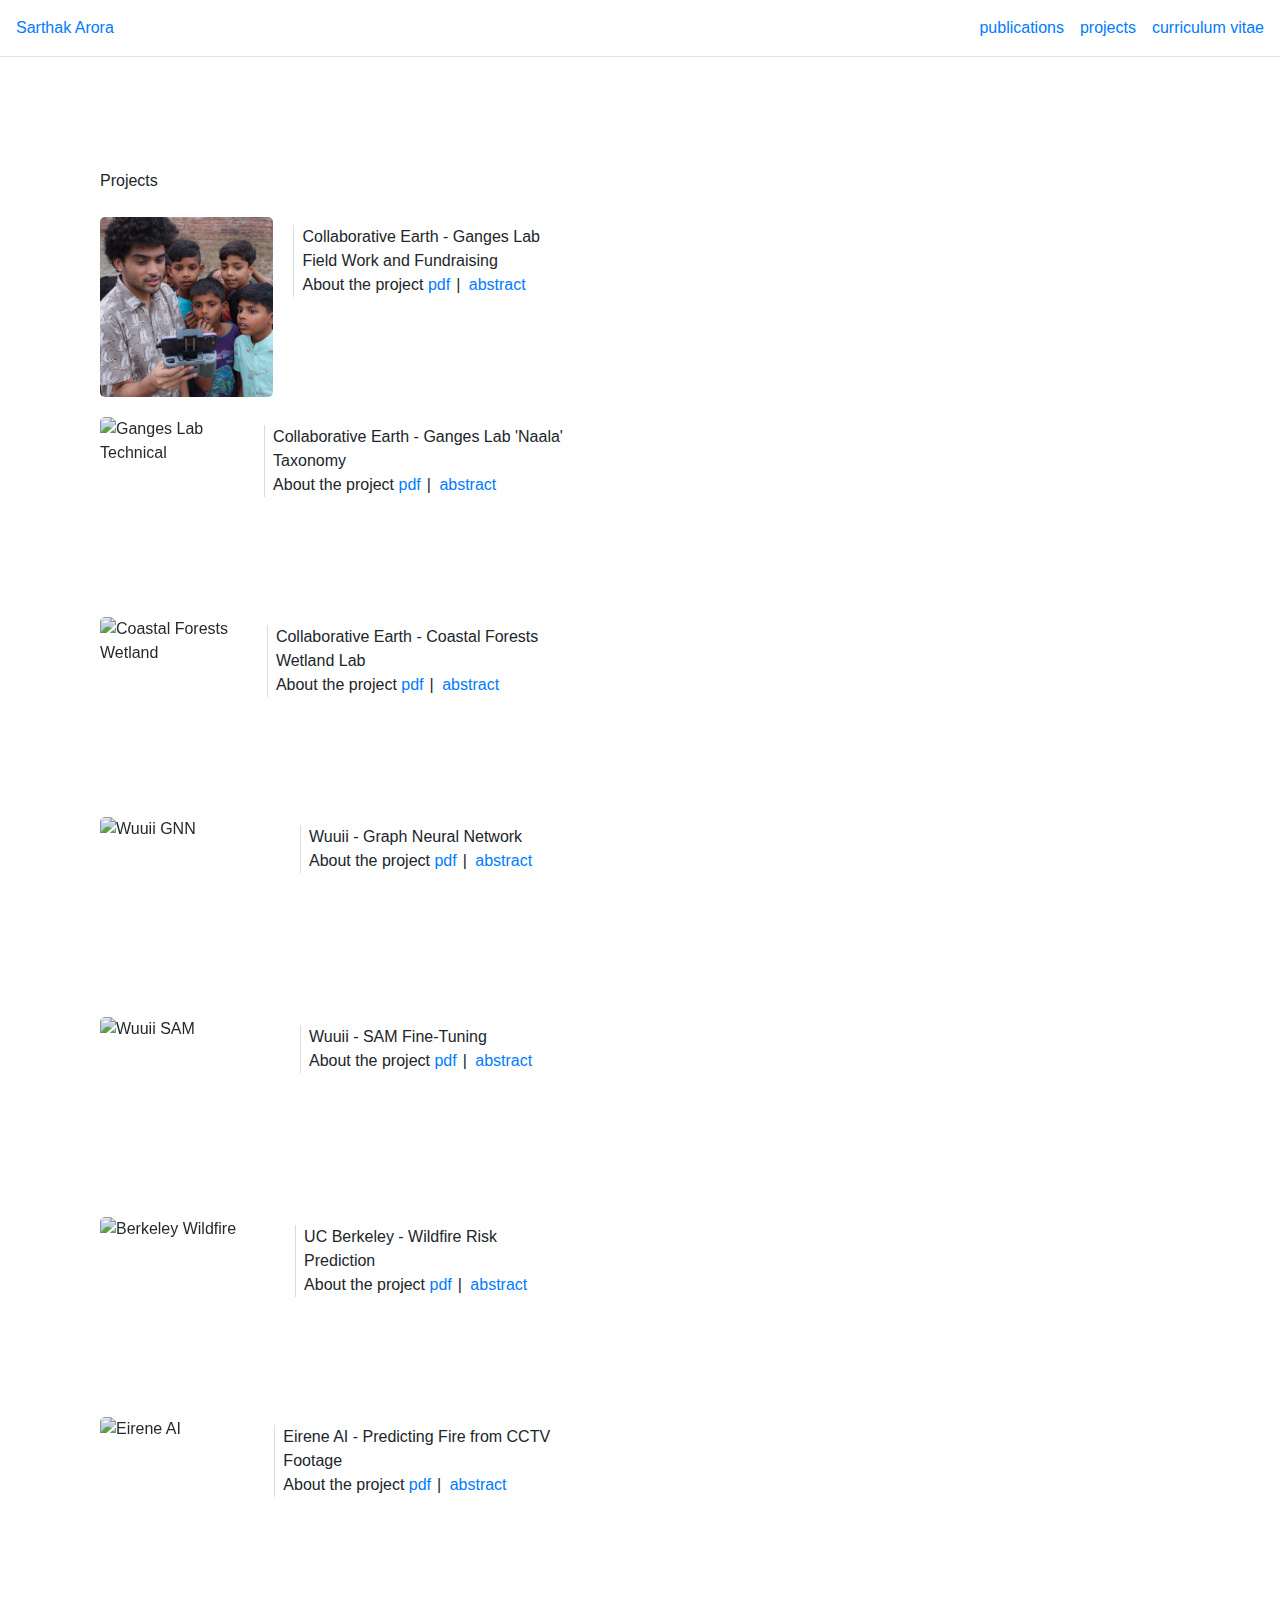
==== projects.html @ fe794628 "Add files via upload" ====
<!doctype html>
<html lang="en">
  <head>

    <!-- Required meta tags -->
    <meta charset="utf-8">
    <meta name="viewport" content="width=device-width, initial-scale=1, shrink-to-fit=no">
    <meta name="description" content="Data Enthusiast">
    <meta name="author" content="Sarthak Arora">
    <meta name="theme-color" content="#222222">

    <link rel="apple-touch-icon" sizes="180x180" href="images/nicons/sap.png">
    <link rel="icon" type="image/png" sizes="32x32" href="images/nicons/sap.png">
    <link rel="icon" type="image/png" sizes="16x16" href="images/nicons/sap.png">

    <!-- Bootstrap CSS -->
    <link rel="stylesheet" href="https://stackpath.bootstrapcdn.com/bootstrap/4.4.1/css/bootstrap.min.css" integrity="sha384-Vkoo8x4CGsO3+Hhxv8T/Q5PaXtkKtu6ug5TOeNV6gBiFeWPGFN9MuhOf23Q9Ifjh" crossorigin="anonymous">
    <link rel="stylesheet" href="assets/style.css">
      
    <title>Sarthak Arora</title>
  </head>
  <body>

  <header class="d-flex justify-content-between align-items-center p-3 mb-5 border-bottom fixed-header">
    <a class="name" target="_self" href="index.html">Sarthak Arora</a>
    <div class="d-flex">
      <a class="menulink mr-3" target="_self" href="pubs.html">publications</a>
      <a class="menulink mr-3 active" target="_self" href="projects.html">projects</a>
      <a class="menulink" target="_blank" href="assets/sarthak_cv.pdf">curriculum vitae</a>
    </div>
  </header>
      
    <!-- <h1>Hello, world!</h1> -->
    <div class="container pt-5 allstuffp">
        <div class="row pt-5 allstuff">
           <div class="col-md-8 pt-2 about" style="padding-right: 10px;"><div class="col-md-8 pt-2 about" style="padding-right: 10px;">

              <p class="header pt-5">Projects</p>
              <div class="py-2">
                <div style="display: flex; align-items: flex-start; margin-bottom: 20px;">
                  <img src="images/ganga.png" alt="Ganges Lab" style="width: 180px; height: 180px; margin-right: 20px; border-radius: 5px; object-fit: cover; filter: brightness(0.97) contrast(0.95); image-rendering: -webkit-optimize-contrast;">
                  <div>
                    <p class="paper my-2 pl-2">
                      <span class="papertitle">Collaborative Earth - Ganges Lab  Field Work and Fundraising</span><br>
                      About the project
                      <a class="tag" href="https://dl.acm.org/doi/abs/10.1145/3593013.3594134" target="_blank">pdf</a><span class="tagsep">| </span>
                      <a class="tag" href="https://dl.acm.org/doi/abs/10.1145/3593013.3594134" target="_blank">abstract</a>
                    </p>
                  </div>
                </div>

                <div style="display: flex; align-items: flex-start; margin-bottom: 20px;">
                  <img src="images/Ganga3.png" alt="Ganges Lab Technical" style="width: 180px; height: 180px; margin-right: 20px; border-radius: 5px; object-fit: cover; filter: brightness(0.97) contrast(0.95); image-rendering: -webkit-optimize-contrast;">
                  <div>
                    <p class="paper my-2 pl-2">
                      <span class="papertitle">Collaborative Earth - Ganges Lab  'Naala' Taxonomy</span><br>
                      About the project
                      <a class="tag" href="https://dl.acm.org/doi/abs/10.1145/3593013.3594134" target="_blank">pdf</a><span class="tagsep">| </span>
                      <a class="tag" href="https://dl.acm.org/doi/abs/10.1145/3593013.3594134" target="_blank">abstract</a>
                    </p>
                  </div>
                </div>
              
                <div style="display: flex; align-items: flex-start; margin-bottom: 20px;">
                  <img src="images/cfw1.png" alt="Coastal Forests Wetland" style="width: 180px; height: 180px; margin-right: 20px; border-radius: 5px; object-fit: cover; filter: brightness(0.97) contrast(0.95); image-rendering: -webkit-optimize-contrast;">
                  <div>
                    <p class="paper my-2 pl-2">
                      <span class="papertitle">Collaborative Earth - Coastal Forests Wetland Lab</span><br>
                      About the project
                      <a class="tag" href="https://dl.acm.org/doi/abs/10.1145/3593013.3594134" target="_blank">pdf</a><span class="tagsep">| </span>
                      <a class="tag" href="https://dl.acm.org/doi/abs/10.1145/3593013.3594134" target="_blank">abstract</a>
                    </p>
                  </div>
                </div>
            
                <div style="display: flex; align-items: flex-start; margin-bottom: 20px;">
                  <img src="images/Wuuii2.png" alt="Wuuii GNN" style="width: 180px; height: 180px; margin-right: 20px; border-radius: 5px; object-fit: cover; filter: brightness(0.97) contrast(0.95); image-rendering: -webkit-optimize-contrast;">
                  <div>
                    <p class="paper my-2 pl-2">
                      <span class="papertitle">Wuuii - Graph Neural Network</span><br>
                      About the project
                      <a class="tag" href="https://dl.acm.org/doi/abs/10.1145/3593013.3594134" target="_blank">pdf</a><span class="tagsep">| </span>
                      <a class="tag" href="https://dl.acm.org/doi/abs/10.1145/3593013.3594134" target="_blank">abstract</a>
                    </p>
                  </div>
                </div>

                <div style="display: flex; align-items: flex-start; margin-bottom: 20px;">
                  <img src="images/Wuuii_SAM2.png" alt="Wuuii SAM" style="width: 180px; height: 180px; margin-right: 20px; border-radius: 5px; object-fit: cover; filter: brightness(0.97) contrast(0.95); image-rendering: -webkit-optimize-contrast;">
                  <div>
                    <p class="paper my-2 pl-2">
                      <span class="papertitle">Wuuii - SAM Fine-Tuning</span><br>
                      About the project
                      <a class="tag" href="https://dl.acm.org/doi/abs/10.1145/3593013.3594134" target="_blank">pdf</a><span class="tagsep">| </span>
                      <a class="tag" href="https://dl.acm.org/doi/abs/10.1145/3593013.3594134" target="_blank">abstract</a>
                    </p>
                  </div>
                </div>

                <div style="display: flex; align-items: flex-start; margin-bottom: 20px;">
                  <img src="images/berkeley-wildfire.png" alt="Berkeley Wildfire" style="width: 180px; height: 180px; margin-right: 20px; border-radius: 5px; object-fit: cover; filter: brightness(0.97) contrast(0.95); image-rendering: -webkit-optimize-contrast;">
                  <div>
                    <p class="paper my-2 pl-2">
                      <span class="papertitle">UC Berkeley - Wildfire Risk Prediction</span><br>
                      About the project
                      <a class="tag" href="https://www.canva.com/design/DAFG06OELbg/YQ3XqslZmJakMQPUilmJnw/edit" target="_blank">pdf</a><span class="tagsep">| </span>
                      <a class="tag" href="https://dl.acm.org/doi/abs/10.1145/3593013.3594134" target="_blank">abstract</a>
                    </p>
                  </div>
                </div>

                <div style="display: flex; align-items: flex-start; margin-bottom: 20px;">
                  <img src="images/Eirene3.png" alt="Eirene AI" style="width: 180px; height: 180px; margin-right: 20px; border-radius: 5px; object-fit: cover; filter: brightness(0.97) contrast(0.95); image-rendering: -webkit-optimize-contrast;">
                  <div>
                    <p class="paper my-2 pl-2">
                      <span class="papertitle">Eirene AI - Predicting Fire from CCTV Footage</span><br>
                      About the project
                      <a class="tag" href="https://www.canva.com/design/DAFG06OELbg/YQ3XqslZmJakMQPUilmJnw/edit" target="_blank">pdf</a><span class="tagsep">| </span>
                      <a class="tag" href="https://dl.acm.org/doi/abs/10.1145/3593013.3594134" target="_blank">abstract</a>
                    </p>
                  </div>
                </div>
              </div>
                 </div>

<!--
                <div class="row text-center py-4">
                    <div class="mx-auto mt-2">
                        <img class="img-fluid instilogo p-1" src="images/berkeley.png">
                        <div class="institution">UC Berkeley</div>
                        <div class="years">2022 - Present</div>
                    </div>
                    <div class="mx-auto mt-2">
                        <img class="img-fluid instilogo p-1" src="images/ai4g1.png">
                        <div class="institution">AI for Good Foundation</div>
                        <div class="years">2022 - Present</div>
                    </div>
                    <div class="mx-auto mt-2">
                        <img class="img-fluid instilogo p-1" src="images/berkeley.png">
                        <div class="institution">UC Berkeley</div>
                        <div class="years">S2022</div>
                    </div>
                    <div class="mx-auto mt-2">
                        <img class="img-fluid instilogo p-1" src="images/plaksha1.png">
                        <div class="institution">Plaksha University</div>
                        <div class="years">2021 - 2022</div>
                    </div>
                    <div class="mx-auto mt-2">
                        <img class="img-fluid instilogo p-1" src="images/disney_plus1.png">
                        <div class="institution">Disney+ Hotstar</div>
                        <div class="years">2021</div>
                    </div>
                    <div class="mx-auto mt-2">
                        <img class="img-fluid instilogo p-1" src="images/paytm1.png">
                        <div class="institution">Paytm</div>
                        <div class="years">2020 - 2021</div>
                    </div>
                    <div class="mx-auto mt-2">
                        <img class="img-fluid instilogo p-1" src="images/nearbuy11.png">
                        <div class="institution">Nearbuy</div>
                        <div class="years">2018 - 2020</div>
                    </div>
                    <div class="mx-auto mt-2">
                        <img class="img-fluid instilogo p-1" src="images/du.png">
                        <div class="institution">Ramjas College</div>
                        <div class="years">2015 - 2018</div>
                    </div>
             
                </div>
             -->

            </div>
            
        </div>
    </div> 

    <!-- Optional JavaScript -->
    <!-- jQuery first, then Popper.js, then Bootstrap JS -->
    <script src="https://code.jquery.com/jquery-3.4.1.slim.min.js" integrity="sha384-J6qa4849blE2+poT4WnyKhv5vZF5SrPo0iEjwBvKU7imGFAV0wwj1yYfoRSJoZ+n" crossorigin="anonymous"></script>
    <script src="https://cdn.jsdelivr.net/npm/popper.js@1.16.0/dist/umd/popper.min.js" integrity="sha384-Q6E9RHvbIyZFJoft+2mJbHaEWldlvI9IOYy5n3zV9zzTtmI3UksdQRVvoxMfooAo" crossorigin="anonymous"></script>
    <script src="https://stackpath.bootstrapcdn.com/bootstrap/4.4.1/js/bootstrap.min.js" integrity="sha384-wfSDF2E50Y2D1uUdj0O3uMBJnjuUD4Ih7YwaYd1iqfktj0Uod8GCExl3Og8ifwB6" crossorigin="anonymous"></script>
    <script src="assets/style-2.js"></script>
</body>
  <style>
  </style>
</html>
---- assets/style.css ----
.instilogo {
    height: 50px;
    filter: grayscale(20%);
}

a:hover {
    /* font-weight: 400; */
    text-decoration: none;
    transition-duration: 0.3s;
    transition-timing-function: linear;
    /* color: #444; */
}

.social-logo {
  width: 24px; /* Original width */
  height: 24px; /* Original height */
/*   filter: brightness(0) saturate(100%) invert(12%) sepia(85%) saturate(6684%) hue-rotate(358deg) brightness(87%) contrast(103%); /* Change to #aa0100 */ */
  transition: transform 0.3s, filter 0.3s; /* Smooth transition */
  margin-right: 10px; /* Add space between logos */
}

.social-logo:hover {
  transform: scale(1.2); /* Slightly increase size on hover */
}

.noter {
    font-size: 9pt;
}

.tagsep {
    padding: 4px;
}

.tag {
    padding-right: 2px;
}

.confshort {
    font-weight: 300;
}

.conf {
    display: inline-block;
    padding-bottom: 4px;
}
/* 
.paper {
    border-left: 1px solid #ddd;
} */
.paper {
    border-left: 1px solid #ddd;
}

.menulink:hover {
    color: #111;
}

.profilepic {
    width: 200px; /* Set width */
    height: 200px; /* Ensure height is equal to width */
    border-radius: 50%; /* Set border-radius to 50% to make it circular */
    object-fit: cover; /* Ensures the image maintains aspect ratio and fits within the circle */
}

@media (min-width: 1268px) {
    .fixed-posi {
        /* width: 50%;
            margin-left: 50%;
            min-height:100%; */
        position: fixed;
    }
}

@media only screen and (max-width: 1500px) {
    .allstuff {
        padding-top: 0px !important;
    }

    .allstuffp {
        padding-top: 0px !important;
    }

    .profilepic {
        width: 90px; /* Set width */
        height: 90px; /* Ensure height is equal to width */
        border-radius: 50%; /* Set border-radius to 50% to make it circular */
        object-fit: cover; /* Ensures the image maintains aspect ratio and fits within the circle */
        padding-top: 0px !important;
        padding-bottom: 0px !important;
    }

    .menur {
        padding-top: 18px !important;
    }

}

/* .thisauthor {
          color: #111;
          text-decoration: underline;
    } */
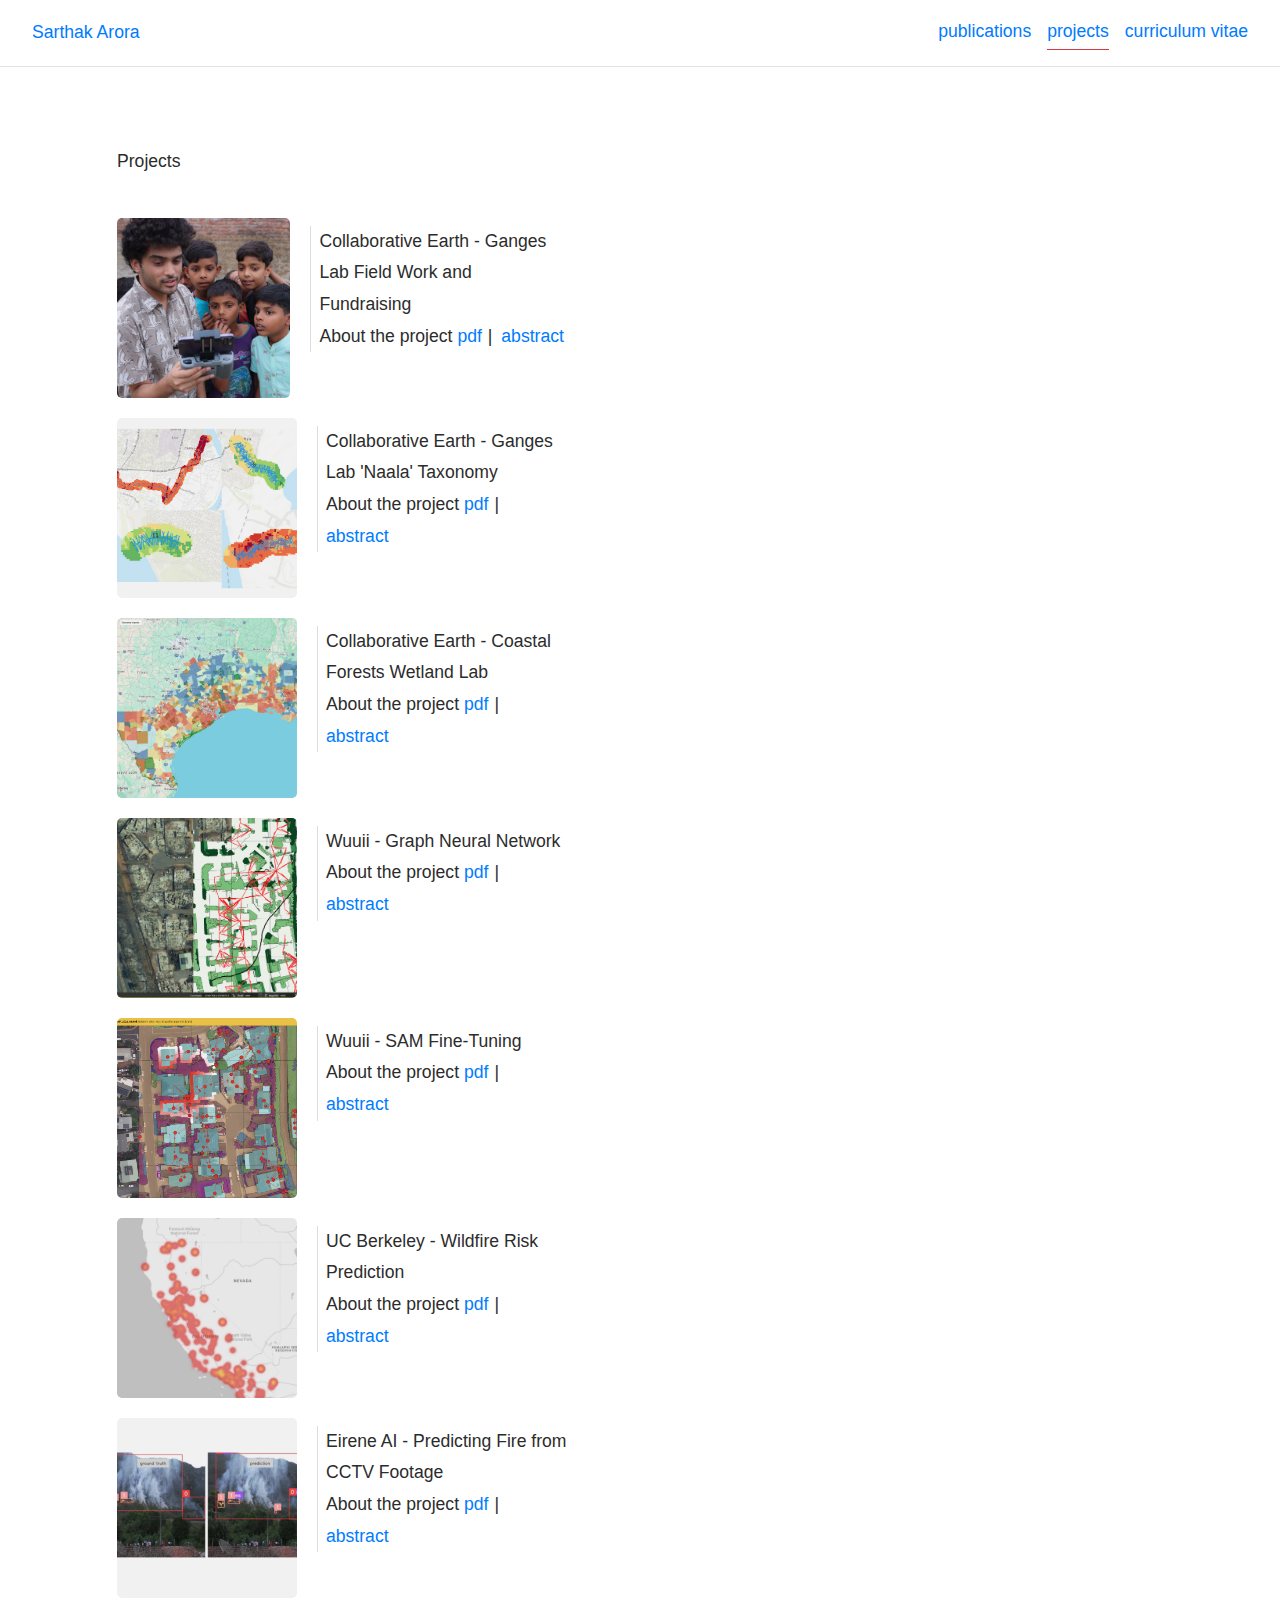
==== commit 903aff72: "-" ====
--- a/projects.html
+++ b/projects.html
@@ -31,11 +31,11 @@
   </header>
       
     <!-- <h1>Hello, world!</h1> -->
-    <div class="container pt-5 allstuffp">
-        <div class="row pt-5 allstuff">
+    <div class="container allstuffp" style="margin-top: 100px;">
+        <div class="row allstuff">
            <div class="col-md-8 pt-2 about" style="padding-right: 10px;"><div class="col-md-8 pt-2 about" style="padding-right: 10px;">
 
-              <p class="header pt-5">Projects</p>
+              <p class="header">Projects</p>
               <div class="py-2">
                 <div style="display: flex; align-items: flex-start; margin-bottom: 20px;">
                   <img src="images/ganga.png" alt="Ganges Lab" style="width: 180px; height: 180px; margin-right: 20px; border-radius: 5px; object-fit: cover; filter: brightness(0.97) contrast(0.95); image-rendering: -webkit-optimize-contrast;">
--- a/assets/style.css
+++ b/assets/style.css
@@ -95,6 +95,66 @@
 
 }
 
+/* Header styling */
+.fixed-header {
+    position: fixed;
+    top: 0;
+    left: 0;
+    right: 0;
+    background-color: white;
+    z-index: 1000;
+    padding: 1rem 2rem !important;
+}
+
+/* Base styles */
+body {
+    padding-top: 30px;
+    line-height: 1.8;
+    font-size: 1.1rem;
+}
+
+/* Content styling */
+.about p {
+    margin-bottom: 2rem;
+    color: #2c2c2c;
+    max-width: 90ch;
+}
+
+.container.allstuffp {
+    margin-top: 2rem;
+    padding: 0 2rem;
+}
+
+/* Link styling */
+.in-text {
+    color: #2c2c2c;
+    border-bottom: 1px solid #ddd;
+    text-decoration: none;
+    transition: border-bottom-color 0.2s;
+}
+
+.in-text:hover {
+    border-bottom-color: #666;
+    text-decoration: none;
+}
+
+/* Social icons */
+.social-logo {
+    width: 24px;
+    height: 24px;
+    margin: 0 8px;
+    opacity: 0.8;
+    transition: opacity 0.2s;
+}
+
+.social-logo:hover {
+    opacity: 1;
+}
+
+.menulink.active {
+    border-bottom: 1.5px solid #dc3545;
+    padding-bottom: 1.5px;
+}
 /* .thisauthor {
           color: #111;
           text-decoration: underline;
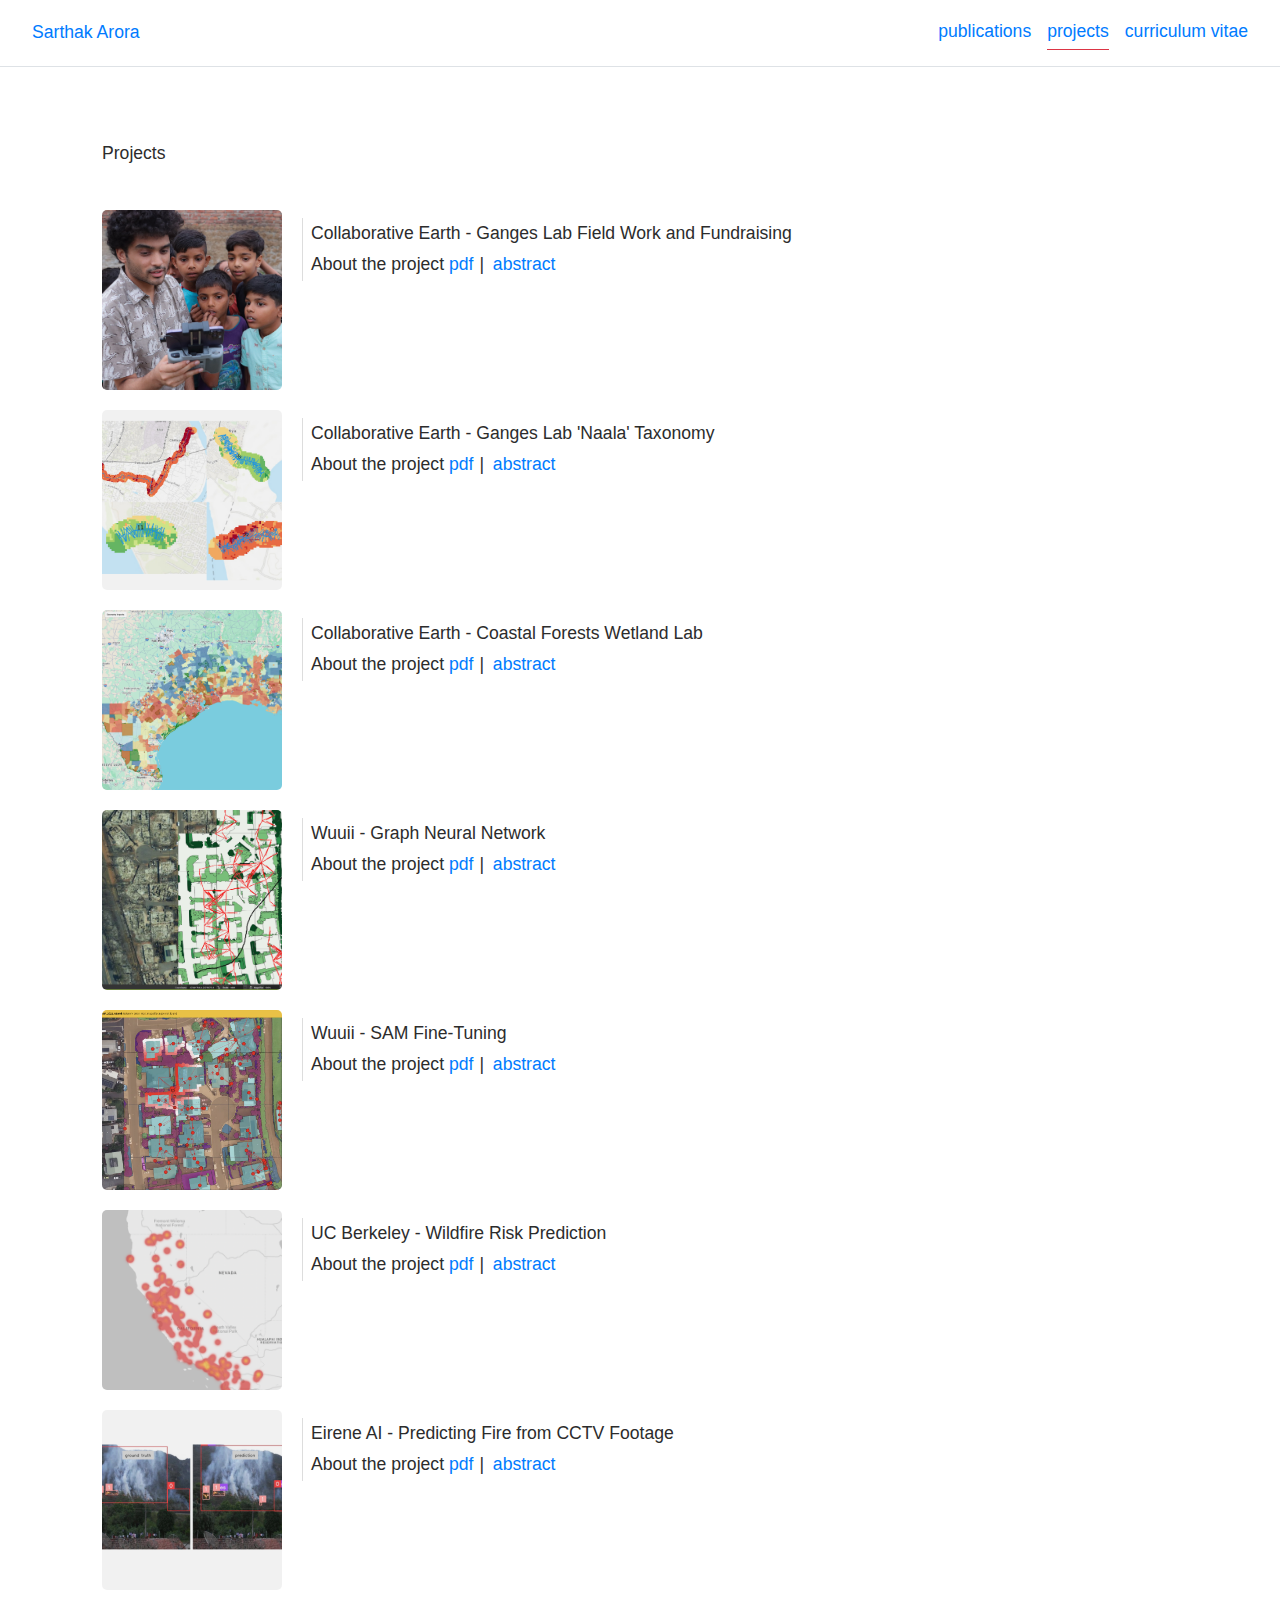
==== commit 4285abf7: "Update projects.html" ====
--- a/projects.html
+++ b/projects.html
@@ -33,7 +33,7 @@
     <!-- <h1>Hello, world!</h1> -->
     <div class="container allstuffp" style="margin-top: 100px;">
         <div class="row allstuff">
-           <div class="col-md-8 pt-2 about" style="padding-right: 10px;"><div class="col-md-8 pt-2 about" style="padding-right: 10px;">
+           <div class="col-md-10 pt-2 about" style="padding-right: 1px;">
 
               <p class="header">Projects</p>
               <div class="py-2">
@@ -121,7 +121,7 @@
                   </div>
                 </div>
               </div>
-                 </div>
+<!--                  </div> -->
 
 <!--
                 <div class="row text-center py-4">
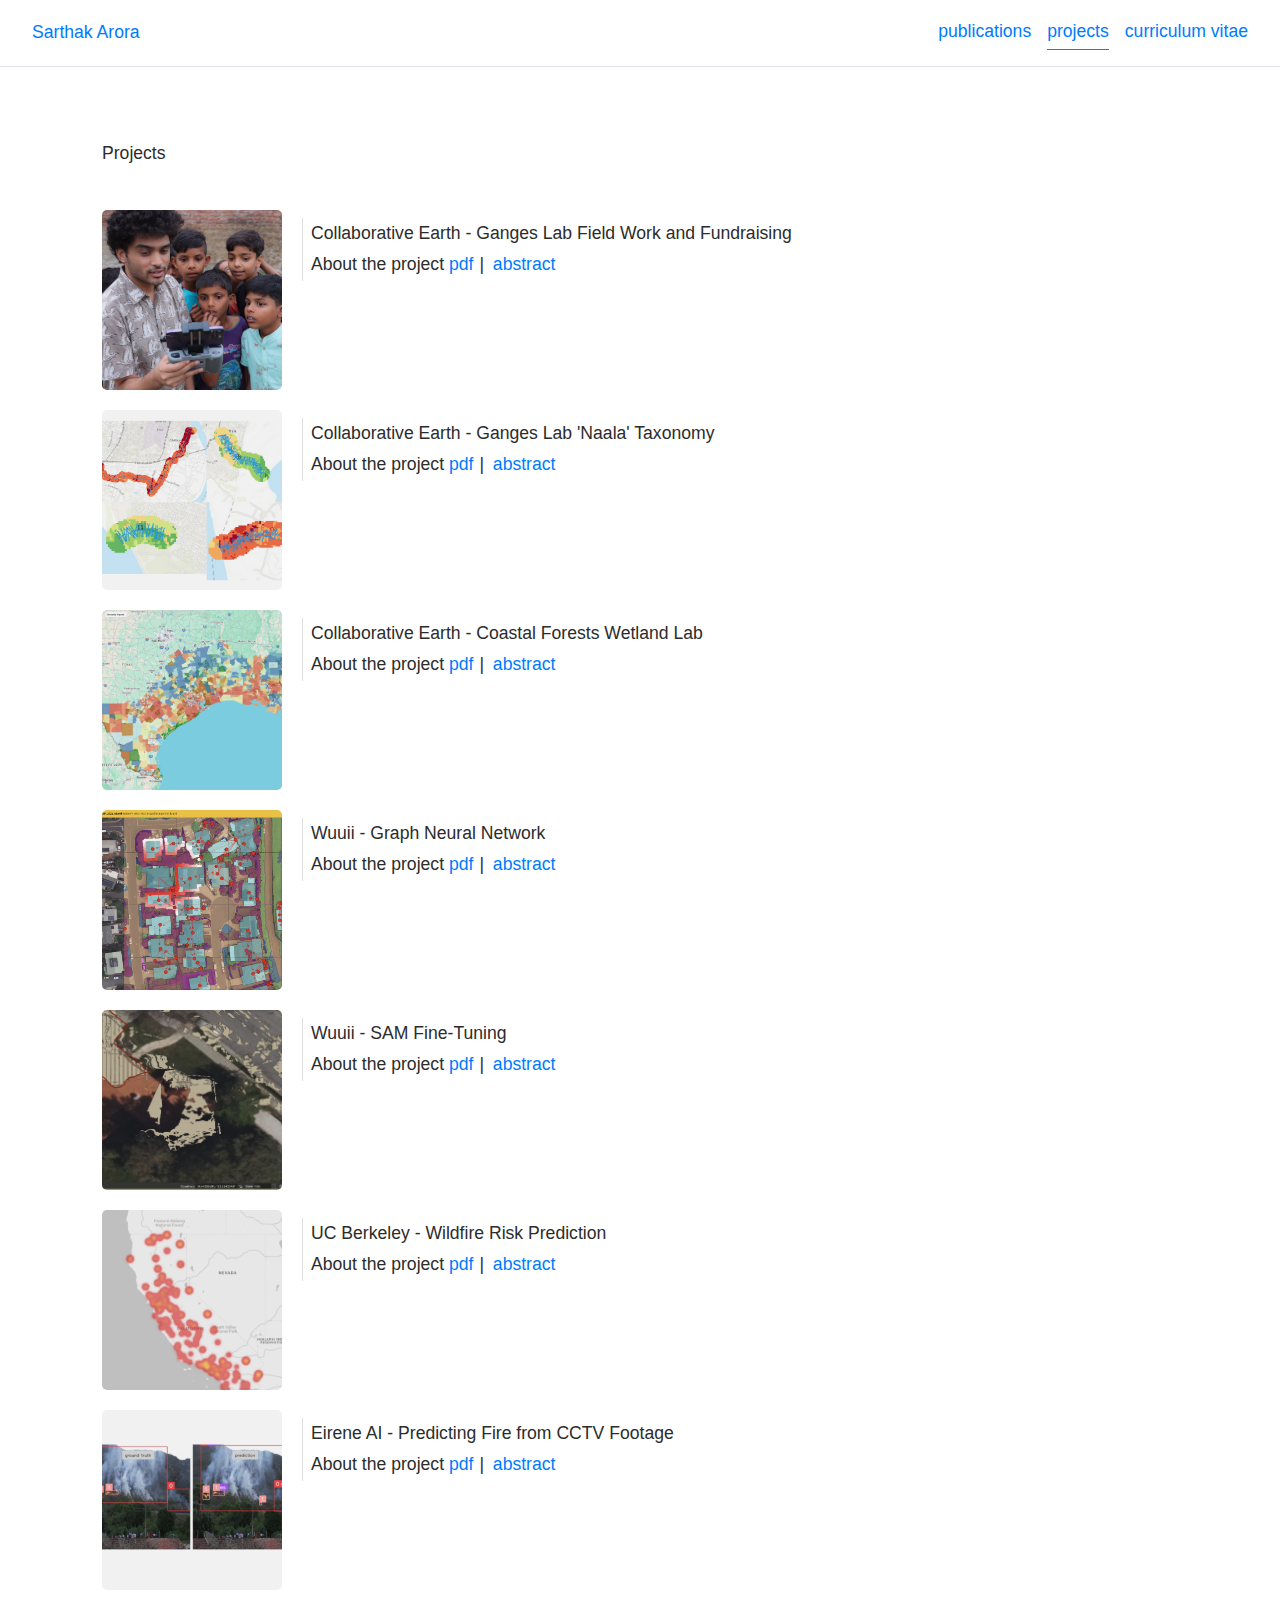
==== commit 861b61a1: "Update projects.html" ====
--- a/projects.html
+++ b/projects.html
@@ -74,7 +74,7 @@
                 </div>
             
                 <div style="display: flex; align-items: flex-start; margin-bottom: 20px;">
-                  <img src="images/Wuuii2.png" alt="Wuuii GNN" style="width: 180px; height: 180px; margin-right: 20px; border-radius: 5px; object-fit: cover; filter: brightness(0.97) contrast(0.95); image-rendering: -webkit-optimize-contrast;">
+                  <img src="images/Wuuii_SAM2.png" alt="Wuuii GNN" style="width: 180px; height: 180px; margin-right: 20px; border-radius: 5px; object-fit: cover; filter: brightness(0.97) contrast(0.95); image-rendering: -webkit-optimize-contrast;">
                   <div>
                     <p class="paper my-2 pl-2">
                       <span class="papertitle">Wuuii - Graph Neural Network</span><br>
@@ -86,7 +86,7 @@
                 </div>
 
                 <div style="display: flex; align-items: flex-start; margin-bottom: 20px;">
-                  <img src="images/Wuuii_SAM2.png" alt="Wuuii SAM" style="width: 180px; height: 180px; margin-right: 20px; border-radius: 5px; object-fit: cover; filter: brightness(0.97) contrast(0.95); image-rendering: -webkit-optimize-contrast;">
+                  <img src="images/Wuuii_SAM1.png" alt="Wuuii SAM" style="width: 180px; height: 180px; margin-right: 20px; border-radius: 5px; object-fit: cover; filter: brightness(0.97) contrast(0.95); image-rendering: -webkit-optimize-contrast;">
                   <div>
                     <p class="paper my-2 pl-2">
                       <span class="papertitle">Wuuii - SAM Fine-Tuning</span><br>
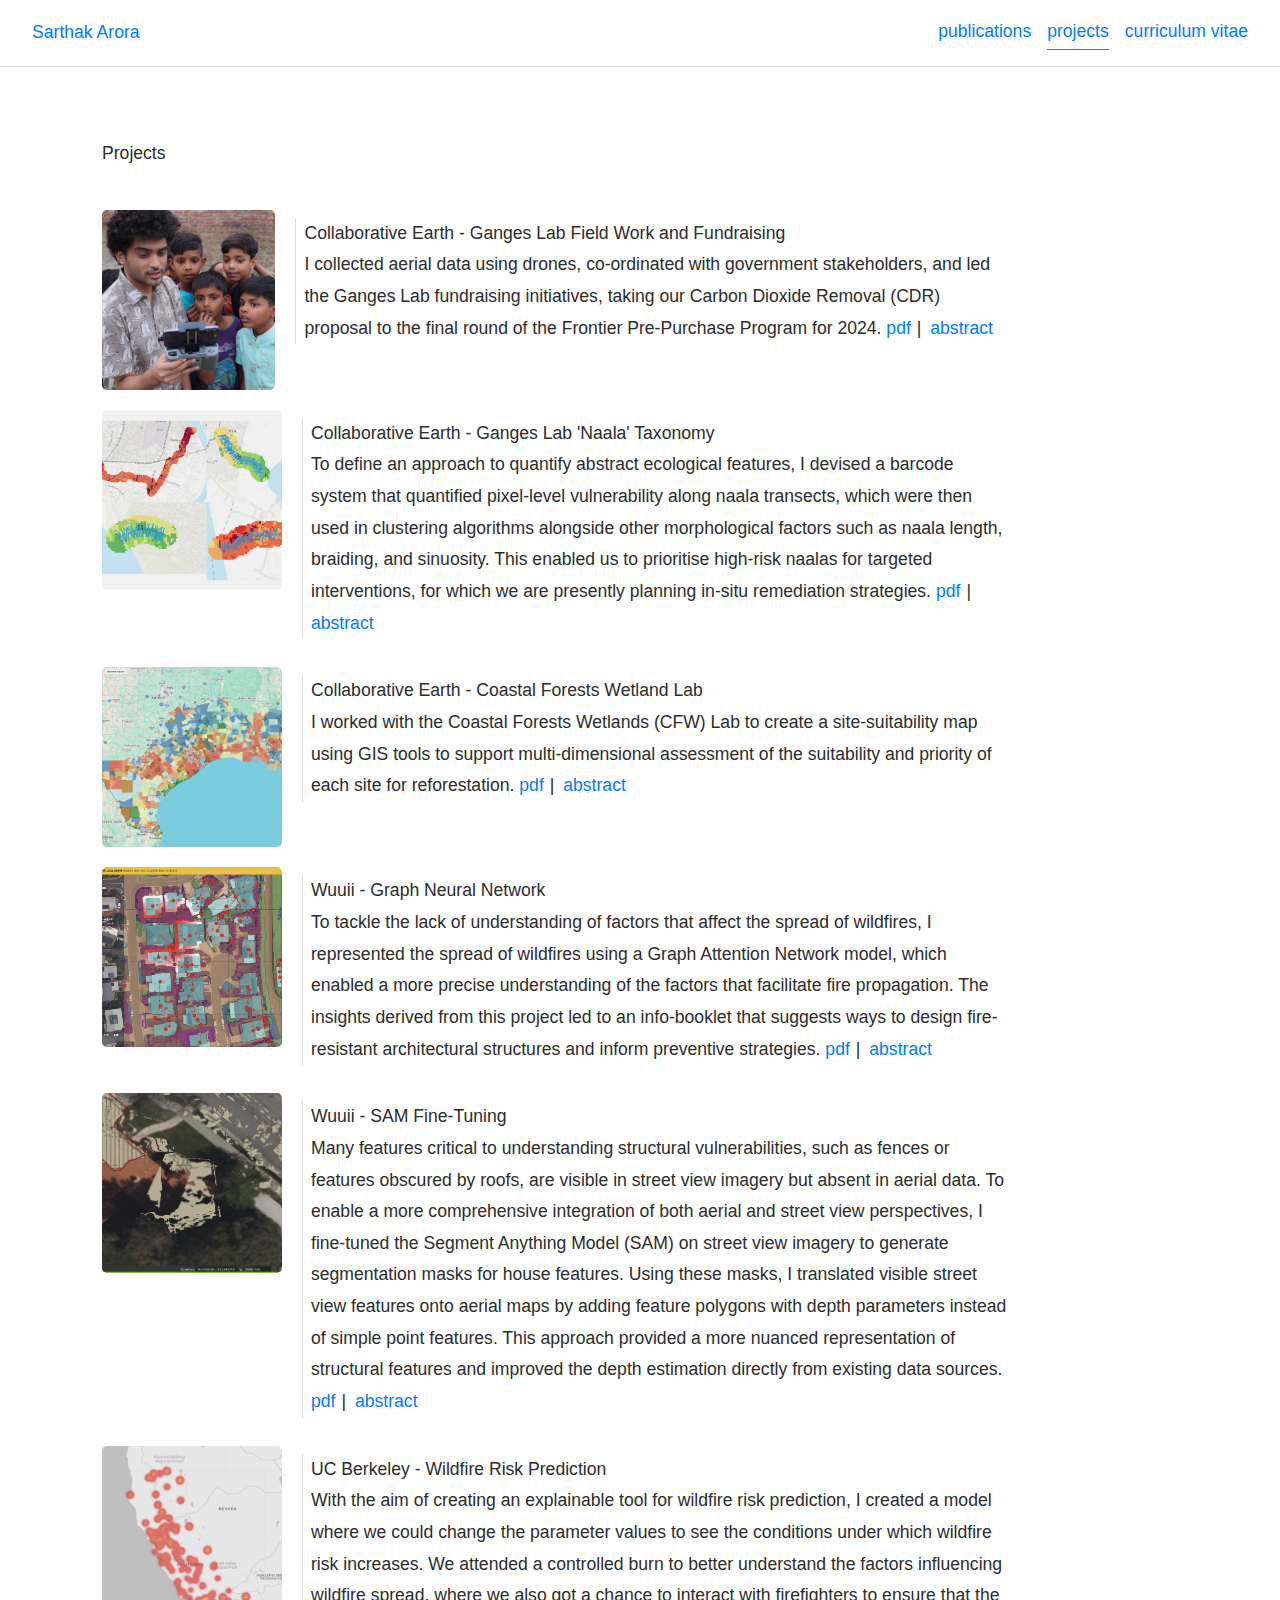
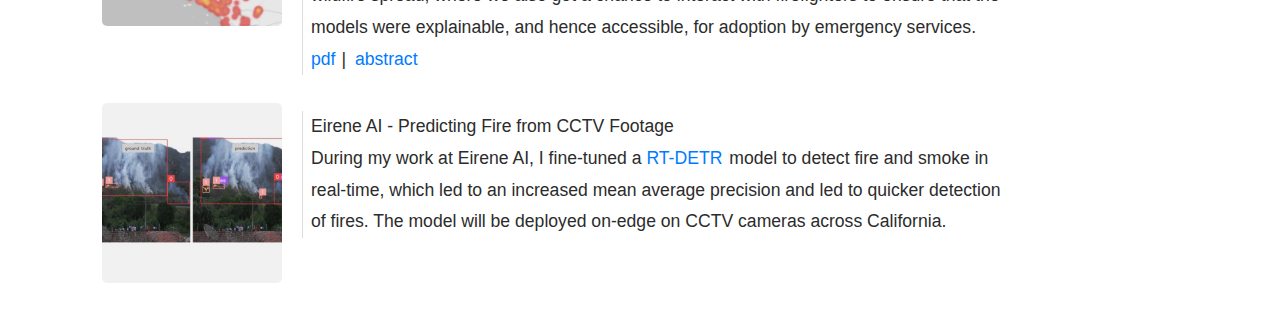
==== commit 55e135c5: "Update projects.html" ====
--- a/projects.html
+++ b/projects.html
@@ -42,7 +42,7 @@
                   <div>
                     <p class="paper my-2 pl-2">
                       <span class="papertitle">Collaborative Earth - Ganges Lab  Field Work and Fundraising</span><br>
-                      About the project
+                      I collected aerial data using drones, co-ordinated with government stakeholders, and led the Ganges Lab fundraising initiatives, taking our Carbon Dioxide Removal (CDR) proposal to the final round of the Frontier Pre-Purchase Program for 2024.
                       <a class="tag" href="https://dl.acm.org/doi/abs/10.1145/3593013.3594134" target="_blank">pdf</a><span class="tagsep">| </span>
                       <a class="tag" href="https://dl.acm.org/doi/abs/10.1145/3593013.3594134" target="_blank">abstract</a>
                     </p>
@@ -54,7 +54,7 @@
                   <div>
                     <p class="paper my-2 pl-2">
                       <span class="papertitle">Collaborative Earth - Ganges Lab  'Naala' Taxonomy</span><br>
-                      About the project
+                      To define an approach to quantify abstract ecological features, I devised a barcode system that quantified pixel-level vulnerability along naala transects, which were then used in clustering algorithms alongside other morphological factors such as naala length, braiding, and sinuosity. This enabled us to prioritise high-risk naalas for targeted interventions, for which we are presently planning in-situ remediation strategies.
                       <a class="tag" href="https://dl.acm.org/doi/abs/10.1145/3593013.3594134" target="_blank">pdf</a><span class="tagsep">| </span>
                       <a class="tag" href="https://dl.acm.org/doi/abs/10.1145/3593013.3594134" target="_blank">abstract</a>
                     </p>
@@ -66,7 +66,7 @@
                   <div>
                     <p class="paper my-2 pl-2">
                       <span class="papertitle">Collaborative Earth - Coastal Forests Wetland Lab</span><br>
-                      About the project
+                      I worked with the Coastal Forests Wetlands (CFW) Lab to create a site-suitability map using GIS tools to support multi-dimensional assessment of the suitability and priority of each site for reforestation.
                       <a class="tag" href="https://dl.acm.org/doi/abs/10.1145/3593013.3594134" target="_blank">pdf</a><span class="tagsep">| </span>
                       <a class="tag" href="https://dl.acm.org/doi/abs/10.1145/3593013.3594134" target="_blank">abstract</a>
                     </p>
@@ -78,7 +78,7 @@
                   <div>
                     <p class="paper my-2 pl-2">
                       <span class="papertitle">Wuuii - Graph Neural Network</span><br>
-                      About the project
+                      To tackle the lack of understanding of factors that affect the spread of wildfires, I represented the spread of wildfires using a Graph Attention Network model, which enabled a more precise understanding of the factors that facilitate fire propagation. The insights derived from this project led to an info-booklet that suggests ways to design fire-resistant architectural structures and inform preventive strategies.
                       <a class="tag" href="https://dl.acm.org/doi/abs/10.1145/3593013.3594134" target="_blank">pdf</a><span class="tagsep">| </span>
                       <a class="tag" href="https://dl.acm.org/doi/abs/10.1145/3593013.3594134" target="_blank">abstract</a>
                     </p>
@@ -90,7 +90,7 @@
                   <div>
                     <p class="paper my-2 pl-2">
                       <span class="papertitle">Wuuii - SAM Fine-Tuning</span><br>
-                      About the project
+                      Many features critical to understanding structural vulnerabilities, such as fences or features obscured by roofs, are visible in street view imagery but absent in aerial data. To enable a more comprehensive integration of both aerial and street view perspectives, I fine-tuned the Segment Anything Model (SAM) on street view imagery to generate segmentation masks for house features. Using these masks, I translated visible street view features onto aerial maps by adding feature polygons with depth parameters instead of simple point features. This approach provided a more nuanced representation of structural features and improved the depth estimation directly from existing data sources.
                       <a class="tag" href="https://dl.acm.org/doi/abs/10.1145/3593013.3594134" target="_blank">pdf</a><span class="tagsep">| </span>
                       <a class="tag" href="https://dl.acm.org/doi/abs/10.1145/3593013.3594134" target="_blank">abstract</a>
                     </p>
@@ -102,7 +102,7 @@
                   <div>
                     <p class="paper my-2 pl-2">
                       <span class="papertitle">UC Berkeley - Wildfire Risk Prediction</span><br>
-                      About the project
+                      With the aim of creating an explainable tool for wildfire risk prediction, I created a model where we could change the parameter values to see the conditions under which wildfire risk increases. We attended a controlled burn to better understand the factors influencing wildfire spread, where we also got a chance to interact with firefighters to ensure that the models were explainable, and hence accessible, for adoption by emergency services.
                       <a class="tag" href="https://www.canva.com/design/DAFG06OELbg/YQ3XqslZmJakMQPUilmJnw/edit" target="_blank">pdf</a><span class="tagsep">| </span>
                       <a class="tag" href="https://dl.acm.org/doi/abs/10.1145/3593013.3594134" target="_blank">abstract</a>
                     </p>
@@ -114,9 +114,8 @@
                   <div>
                     <p class="paper my-2 pl-2">
                       <span class="papertitle">Eirene AI - Predicting Fire from CCTV Footage</span><br>
-                      About the project
-                      <a class="tag" href="https://www.canva.com/design/DAFG06OELbg/YQ3XqslZmJakMQPUilmJnw/edit" target="_blank">pdf</a><span class="tagsep">| </span>
-                      <a class="tag" href="https://dl.acm.org/doi/abs/10.1145/3593013.3594134" target="_blank">abstract</a>
+                      During my work at Eirene AI, I fine-tuned a <a class="tag" href="https://arxiv.org/abs/2304.08069" target="_blank">RT-DETR</a> model to detect fire and smoke in real-time, which led to an increased mean average precision and led to quicker detection of fires. The model will be deployed on-edge on CCTV cameras across California. 
+                      
                     </p>
                   </div>
                 </div>
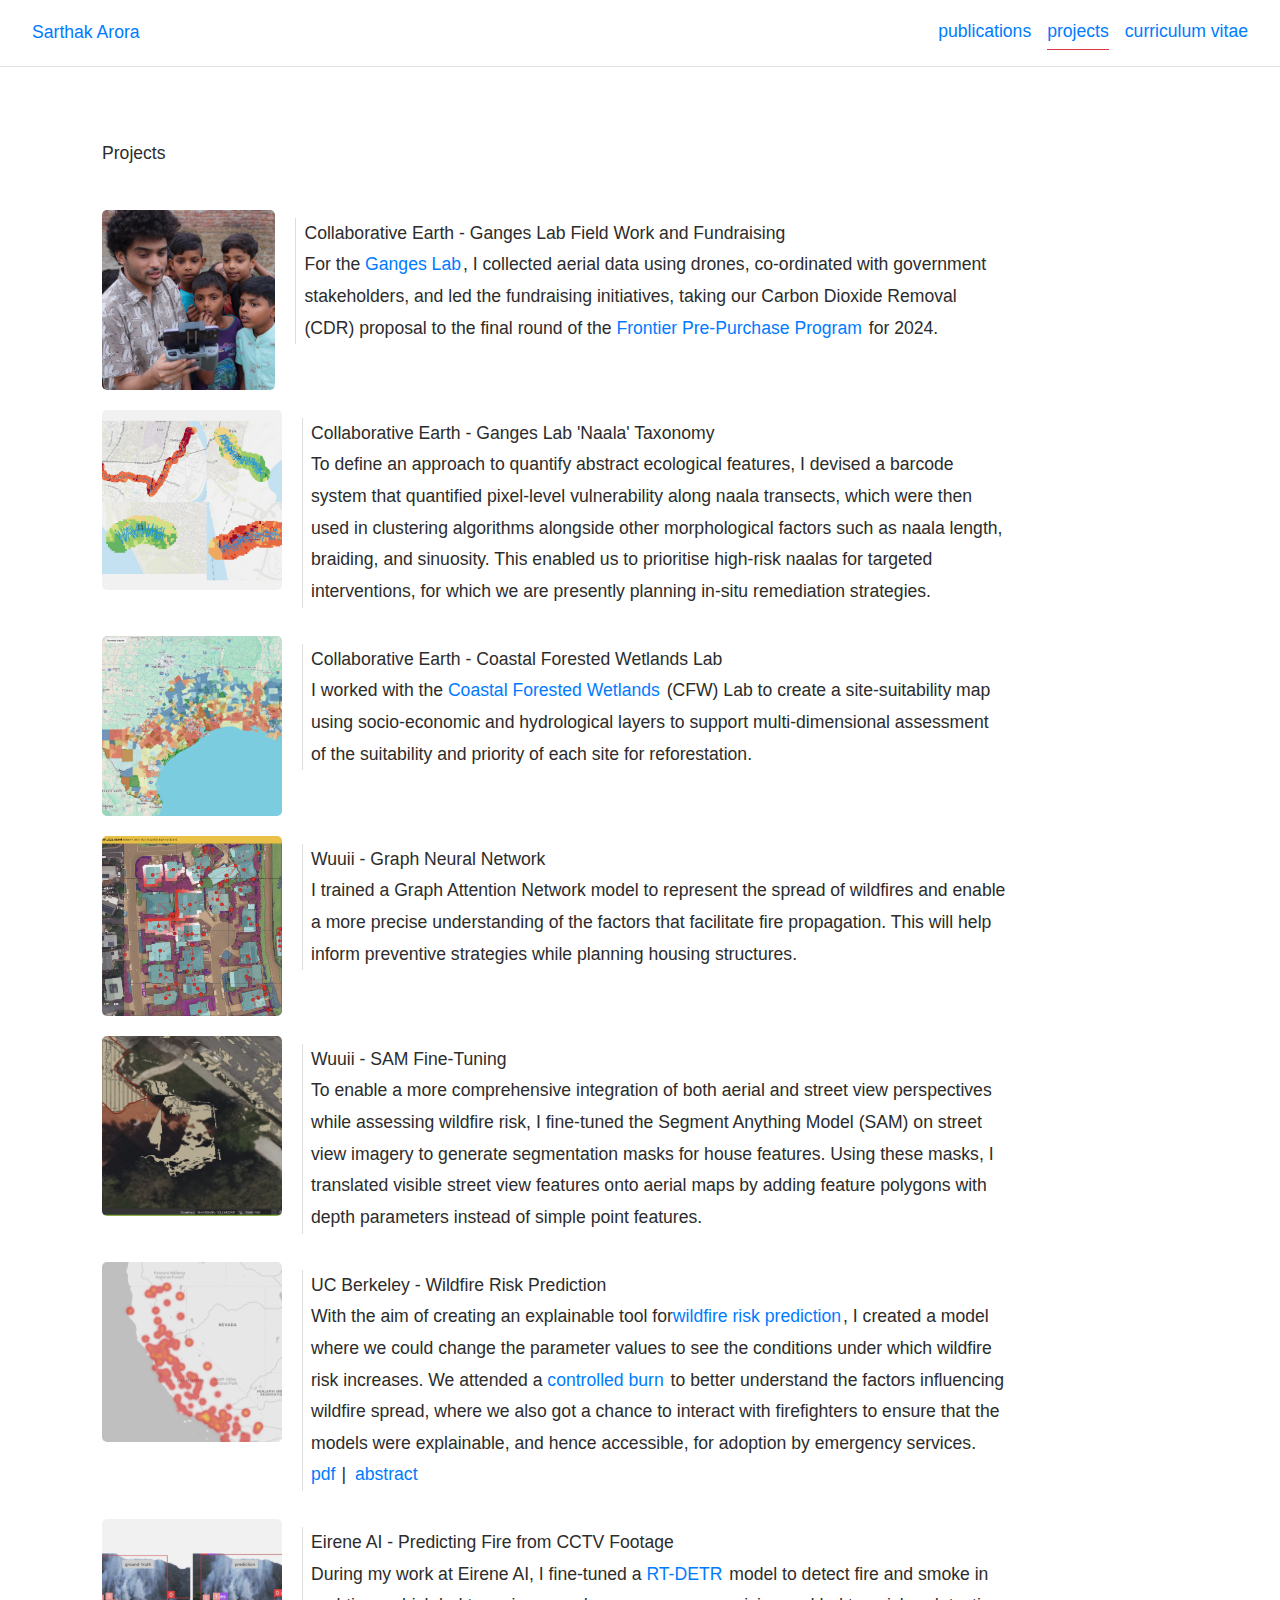
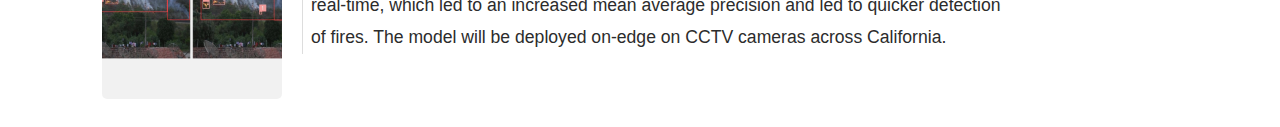
==== commit 12c7c5aa: "Update projects.html" ====
--- a/projects.html
+++ b/projects.html
@@ -41,10 +41,8 @@
                   <img src="images/ganga.png" alt="Ganges Lab" style="width: 180px; height: 180px; margin-right: 20px; border-radius: 5px; object-fit: cover; filter: brightness(0.97) contrast(0.95); image-rendering: -webkit-optimize-contrast;">
                   <div>
                     <p class="paper my-2 pl-2">
-                      <span class="papertitle">Collaborative Earth - Ganges Lab  Field Work and Fundraising</span><br>
-                      I collected aerial data using drones, co-ordinated with government stakeholders, and led the Ganges Lab fundraising initiatives, taking our Carbon Dioxide Removal (CDR) proposal to the final round of the Frontier Pre-Purchase Program for 2024.
-                      <a class="tag" href="https://dl.acm.org/doi/abs/10.1145/3593013.3594134" target="_blank">pdf</a><span class="tagsep">| </span>
-                      <a class="tag" href="https://dl.acm.org/doi/abs/10.1145/3593013.3594134" target="_blank">abstract</a>
+                      <span class="papertitle">Collaborative Earth - Ganges Lab Field Work and Fundraising</span><br>
+                      For the <a class="tag" href="https://drive.google.com/file/d/1uficP3lt77mi4BYuYc_hjhmdHBgmezFe/view?usp=drive_link" target="_blank">Ganges Lab</a>, I collected aerial data using drones, co-ordinated with government stakeholders, and led the fundraising initiatives, taking our Carbon Dioxide Removal (CDR) proposal to the final round of the <a class="tag" href="https://drive.google.com/file/d/1e0_NXMu9w4fvpyWE6vKDgFsUp7KZV2UD/view?usp=sharing" target="_blank">Frontier Pre-Purchase Program</a> for 2024.
                     </p>
                   </div>
                 </div>
@@ -53,10 +51,8 @@
                   <img src="images/Ganga3.png" alt="Ganges Lab Technical" style="width: 180px; height: 180px; margin-right: 20px; border-radius: 5px; object-fit: cover; filter: brightness(0.97) contrast(0.95); image-rendering: -webkit-optimize-contrast;">
                   <div>
                     <p class="paper my-2 pl-2">
-                      <span class="papertitle">Collaborative Earth - Ganges Lab  'Naala' Taxonomy</span><br>
+                      <span class="papertitle">Collaborative Earth - Ganges Lab 'Naala' Taxonomy</span><br>
                       To define an approach to quantify abstract ecological features, I devised a barcode system that quantified pixel-level vulnerability along naala transects, which were then used in clustering algorithms alongside other morphological factors such as naala length, braiding, and sinuosity. This enabled us to prioritise high-risk naalas for targeted interventions, for which we are presently planning in-situ remediation strategies.
-                      <a class="tag" href="https://dl.acm.org/doi/abs/10.1145/3593013.3594134" target="_blank">pdf</a><span class="tagsep">| </span>
-                      <a class="tag" href="https://dl.acm.org/doi/abs/10.1145/3593013.3594134" target="_blank">abstract</a>
                     </p>
                   </div>
                 </div>
@@ -65,10 +61,8 @@
                   <img src="images/cfw1.png" alt="Coastal Forests Wetland" style="width: 180px; height: 180px; margin-right: 20px; border-radius: 5px; object-fit: cover; filter: brightness(0.97) contrast(0.95); image-rendering: -webkit-optimize-contrast;">
                   <div>
                     <p class="paper my-2 pl-2">
-                      <span class="papertitle">Collaborative Earth - Coastal Forests Wetland Lab</span><br>
-                      I worked with the Coastal Forests Wetlands (CFW) Lab to create a site-suitability map using GIS tools to support multi-dimensional assessment of the suitability and priority of each site for reforestation.
-                      <a class="tag" href="https://dl.acm.org/doi/abs/10.1145/3593013.3594134" target="_blank">pdf</a><span class="tagsep">| </span>
-                      <a class="tag" href="https://dl.acm.org/doi/abs/10.1145/3593013.3594134" target="_blank">abstract</a>
+                      <span class="papertitle">Collaborative Earth - Coastal Forested Wetlands Lab</span><br>
+                      I worked with the <a class="tag" href="https://www.collaborative.earth/lab-coastal-forested-wetlands" target="_blank">Coastal Forested Wetlands</a> (CFW) Lab to create a site-suitability map using socio-economic and hydrological layers to support multi-dimensional assessment of the suitability and priority of each site for reforestation.
                     </p>
                   </div>
                 </div>
@@ -78,9 +72,7 @@
                   <div>
                     <p class="paper my-2 pl-2">
                       <span class="papertitle">Wuuii - Graph Neural Network</span><br>
-                      To tackle the lack of understanding of factors that affect the spread of wildfires, I represented the spread of wildfires using a Graph Attention Network model, which enabled a more precise understanding of the factors that facilitate fire propagation. The insights derived from this project led to an info-booklet that suggests ways to design fire-resistant architectural structures and inform preventive strategies.
-                      <a class="tag" href="https://dl.acm.org/doi/abs/10.1145/3593013.3594134" target="_blank">pdf</a><span class="tagsep">| </span>
-                      <a class="tag" href="https://dl.acm.org/doi/abs/10.1145/3593013.3594134" target="_blank">abstract</a>
+                      I trained a Graph Attention Network model to represent the spread of wildfires and enable a more precise understanding of the factors that facilitate fire propagation. This will help inform preventive strategies while planning housing structures. 
                     </p>
                   </div>
                 </div>
@@ -90,9 +82,7 @@
                   <div>
                     <p class="paper my-2 pl-2">
                       <span class="papertitle">Wuuii - SAM Fine-Tuning</span><br>
-                      Many features critical to understanding structural vulnerabilities, such as fences or features obscured by roofs, are visible in street view imagery but absent in aerial data. To enable a more comprehensive integration of both aerial and street view perspectives, I fine-tuned the Segment Anything Model (SAM) on street view imagery to generate segmentation masks for house features. Using these masks, I translated visible street view features onto aerial maps by adding feature polygons with depth parameters instead of simple point features. This approach provided a more nuanced representation of structural features and improved the depth estimation directly from existing data sources.
-                      <a class="tag" href="https://dl.acm.org/doi/abs/10.1145/3593013.3594134" target="_blank">pdf</a><span class="tagsep">| </span>
-                      <a class="tag" href="https://dl.acm.org/doi/abs/10.1145/3593013.3594134" target="_blank">abstract</a>
+                      To enable a more comprehensive integration of both aerial and street view perspectives while assessing wildfire risk, I fine-tuned the Segment Anything Model (SAM) on street view imagery to generate segmentation masks for house features. Using these masks, I translated visible street view features onto aerial maps by adding feature polygons with depth parameters instead of simple point features.
                     </p>
                   </div>
                 </div>
@@ -101,8 +91,8 @@
                   <img src="images/berkeley-wildfire.png" alt="Berkeley Wildfire" style="width: 180px; height: 180px; margin-right: 20px; border-radius: 5px; object-fit: cover; filter: brightness(0.97) contrast(0.95); image-rendering: -webkit-optimize-contrast;">
                   <div>
                     <p class="paper my-2 pl-2">
-                      <span class="papertitle">UC Berkeley - Wildfire Risk Prediction</span><br>
-                      With the aim of creating an explainable tool for wildfire risk prediction, I created a model where we could change the parameter values to see the conditions under which wildfire risk increases. We attended a controlled burn to better understand the factors influencing wildfire spread, where we also got a chance to interact with firefighters to ensure that the models were explainable, and hence accessible, for adoption by emergency services.
+                      <span class="papertitle">UC Berkeley - Wildfire Risk Prediction</span><br>                      
+                      With the aim of creating an explainable tool for<a class="tag" href="https://drive.google.com/file/d/18V9bQ5ZZ9UNHv7NZos8miqAFFnpzMkYL/view?usp=sharing" target="_blank">wildfire risk prediction</a>, I created a model where we could change the parameter values to see the conditions under which wildfire risk increases. We attended a <a class="tag" href="https://scet.berkeley.edu/visiting-students-use-data-to-create-a-machine-learning-model-to-better-predict-california-wildfires/" target="_blank">controlled burn</a> to better understand the factors influencing wildfire spread, where we also got a chance to interact with firefighters to ensure that the models were explainable, and hence accessible, for adoption by emergency services.
                       <a class="tag" href="https://www.canva.com/design/DAFG06OELbg/YQ3XqslZmJakMQPUilmJnw/edit" target="_blank">pdf</a><span class="tagsep">| </span>
                       <a class="tag" href="https://dl.acm.org/doi/abs/10.1145/3593013.3594134" target="_blank">abstract</a>
                     </p>
@@ -114,8 +104,7 @@
                   <div>
                     <p class="paper my-2 pl-2">
                       <span class="papertitle">Eirene AI - Predicting Fire from CCTV Footage</span><br>
-                      During my work at Eirene AI, I fine-tuned a <a class="tag" href="https://arxiv.org/abs/2304.08069" target="_blank">RT-DETR</a> model to detect fire and smoke in real-time, which led to an increased mean average precision and led to quicker detection of fires. The model will be deployed on-edge on CCTV cameras across California. 
-                      
+                      During my work at Eirene AI, I fine-tuned a <a class="tag" href="https://arxiv.org/abs/2304.08069" target="_blank">RT-DETR</a> model to detect fire and smoke in real-time, which led to an increased mean average precision and led to quicker detection of fires. The model will be deployed on-edge on CCTV cameras across California.
                     </p>
                   </div>
                 </div>
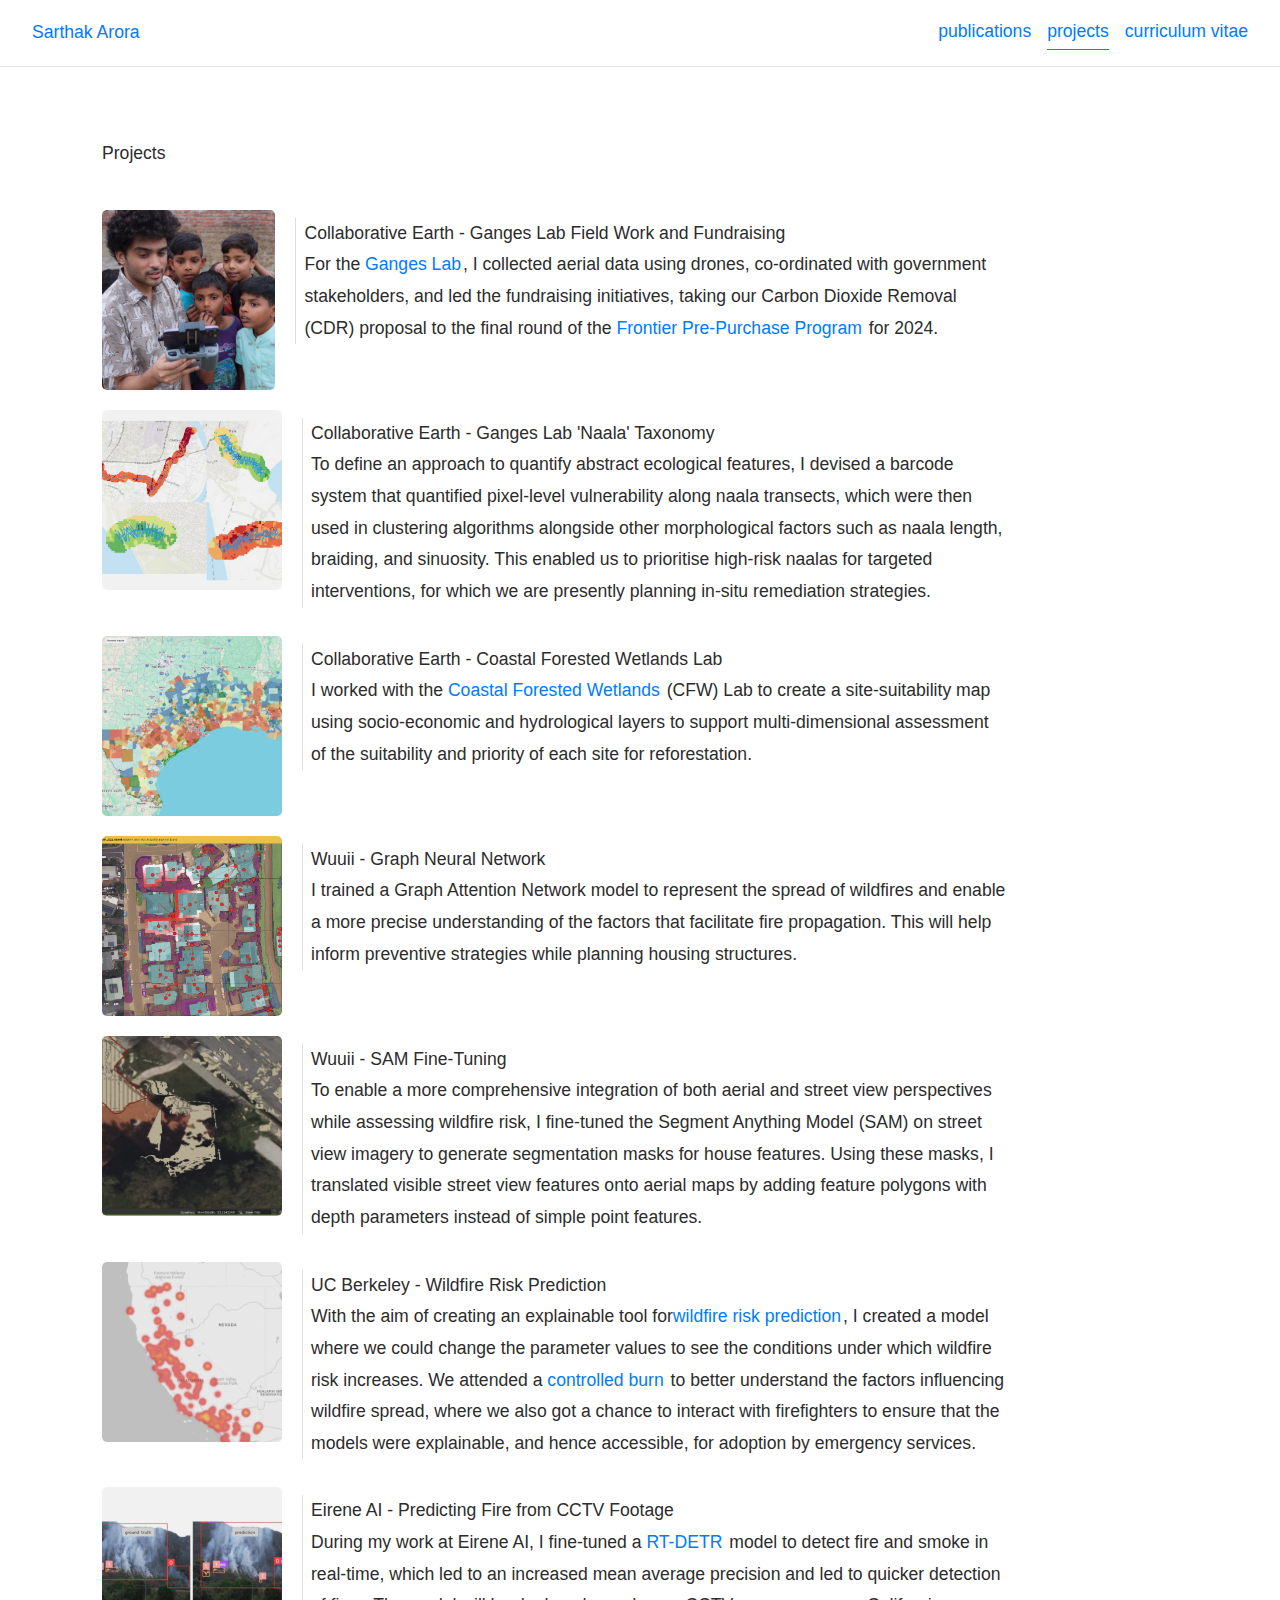
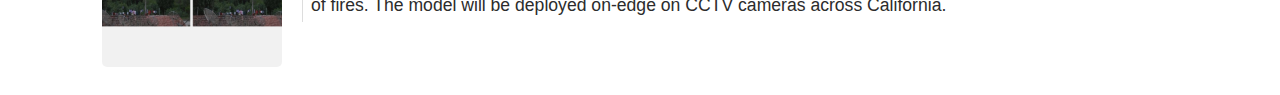
==== commit 485dc1b9: "Update projects.html" ====
--- a/projects.html
+++ b/projects.html
@@ -93,8 +93,6 @@
                     <p class="paper my-2 pl-2">
                       <span class="papertitle">UC Berkeley - Wildfire Risk Prediction</span><br>                      
                       With the aim of creating an explainable tool for<a class="tag" href="https://drive.google.com/file/d/18V9bQ5ZZ9UNHv7NZos8miqAFFnpzMkYL/view?usp=sharing" target="_blank">wildfire risk prediction</a>, I created a model where we could change the parameter values to see the conditions under which wildfire risk increases. We attended a <a class="tag" href="https://scet.berkeley.edu/visiting-students-use-data-to-create-a-machine-learning-model-to-better-predict-california-wildfires/" target="_blank">controlled burn</a> to better understand the factors influencing wildfire spread, where we also got a chance to interact with firefighters to ensure that the models were explainable, and hence accessible, for adoption by emergency services.
-                      <a class="tag" href="https://www.canva.com/design/DAFG06OELbg/YQ3XqslZmJakMQPUilmJnw/edit" target="_blank">pdf</a><span class="tagsep">| </span>
-                      <a class="tag" href="https://dl.acm.org/doi/abs/10.1145/3593013.3594134" target="_blank">abstract</a>
                     </p>
                   </div>
                 </div>
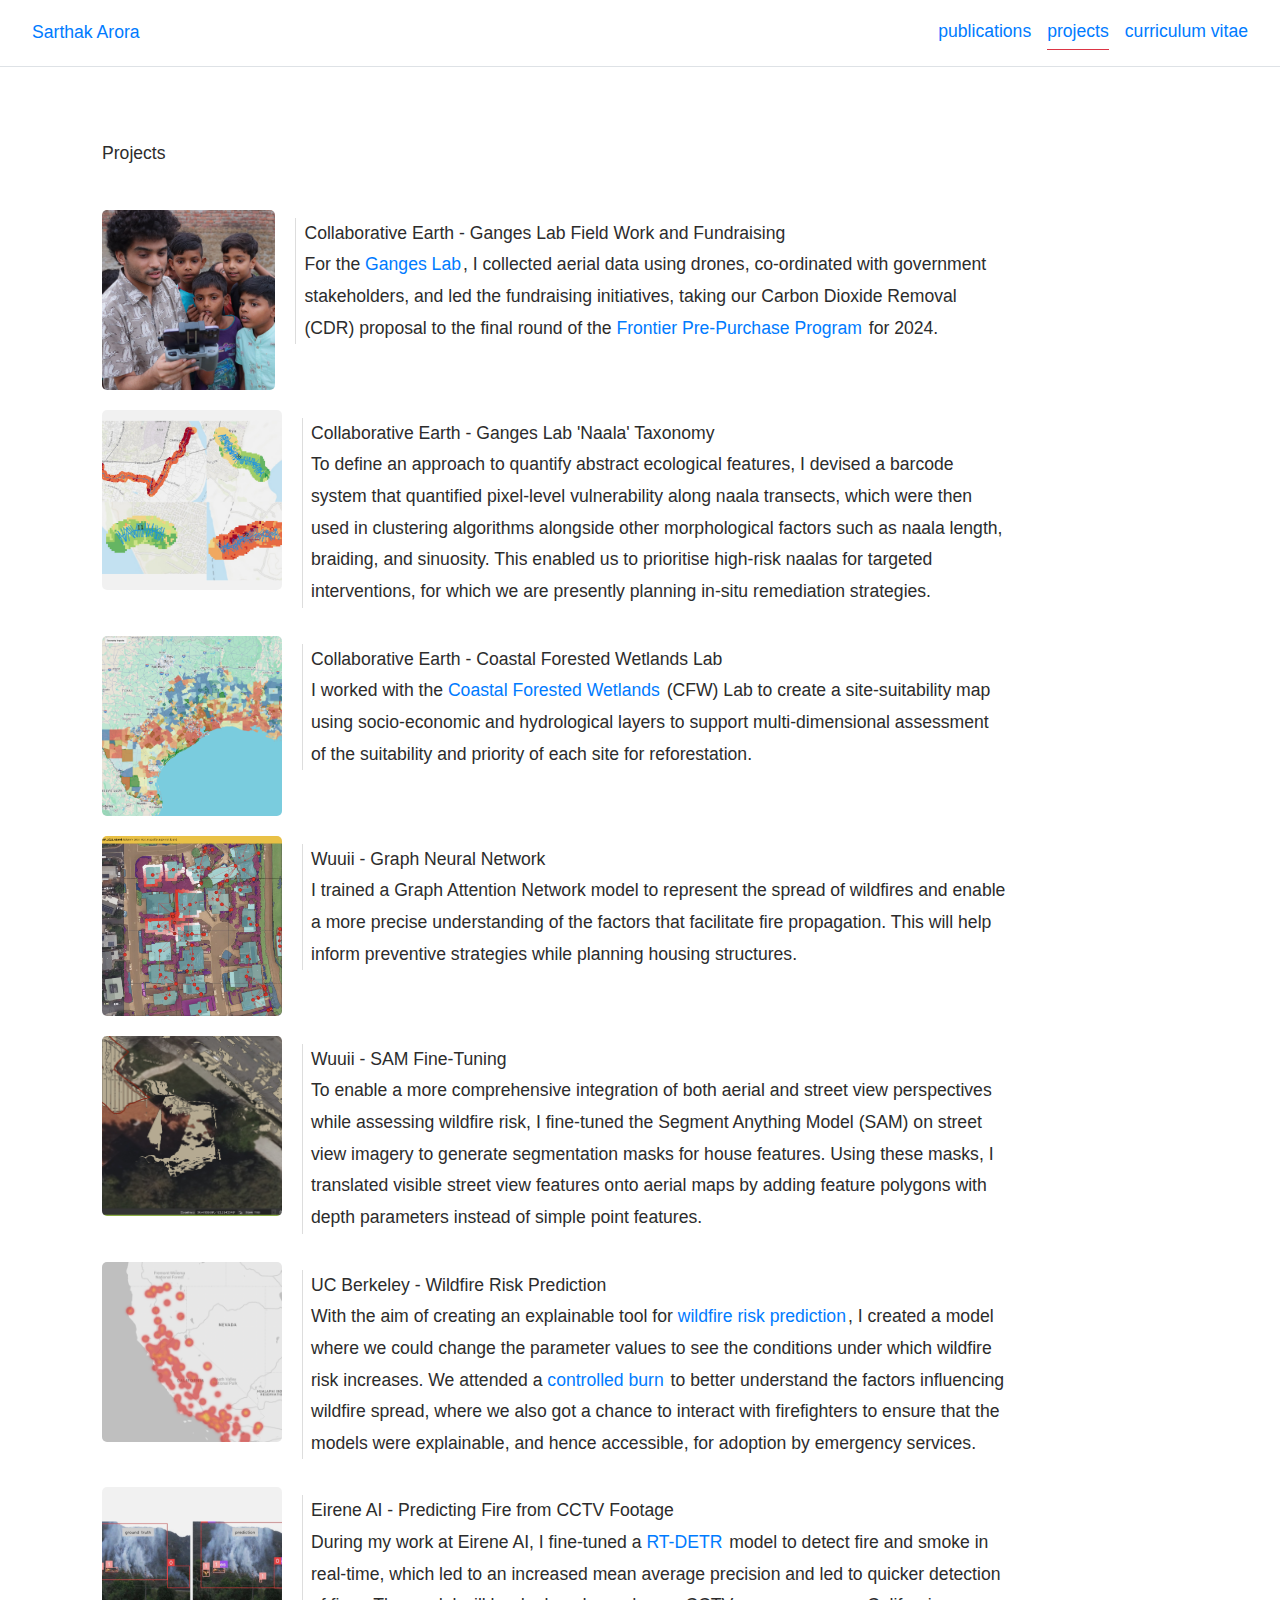
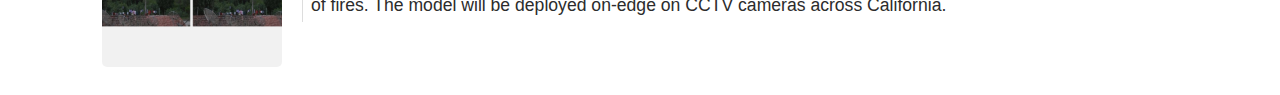
==== commit e2a06f17: "Update projects.html" ====
--- a/projects.html
+++ b/projects.html
@@ -92,7 +92,7 @@
                   <div>
                     <p class="paper my-2 pl-2">
                       <span class="papertitle">UC Berkeley - Wildfire Risk Prediction</span><br>                      
-                      With the aim of creating an explainable tool for<a class="tag" href="https://drive.google.com/file/d/18V9bQ5ZZ9UNHv7NZos8miqAFFnpzMkYL/view?usp=sharing" target="_blank">wildfire risk prediction</a>, I created a model where we could change the parameter values to see the conditions under which wildfire risk increases. We attended a <a class="tag" href="https://scet.berkeley.edu/visiting-students-use-data-to-create-a-machine-learning-model-to-better-predict-california-wildfires/" target="_blank">controlled burn</a> to better understand the factors influencing wildfire spread, where we also got a chance to interact with firefighters to ensure that the models were explainable, and hence accessible, for adoption by emergency services.
+                      With the aim of creating an explainable tool for <a class="tag" href="https://drive.google.com/file/d/18V9bQ5ZZ9UNHv7NZos8miqAFFnpzMkYL/view?usp=sharing" target="_blank">wildfire risk prediction</a>, I created a model where we could change the parameter values to see the conditions under which wildfire risk increases. We attended a <a class="tag" href="https://scet.berkeley.edu/visiting-students-use-data-to-create-a-machine-learning-model-to-better-predict-california-wildfires/" target="_blank">controlled burn</a> to better understand the factors influencing wildfire spread, where we also got a chance to interact with firefighters to ensure that the models were explainable, and hence accessible, for adoption by emergency services.
                     </p>
                   </div>
                 </div>
